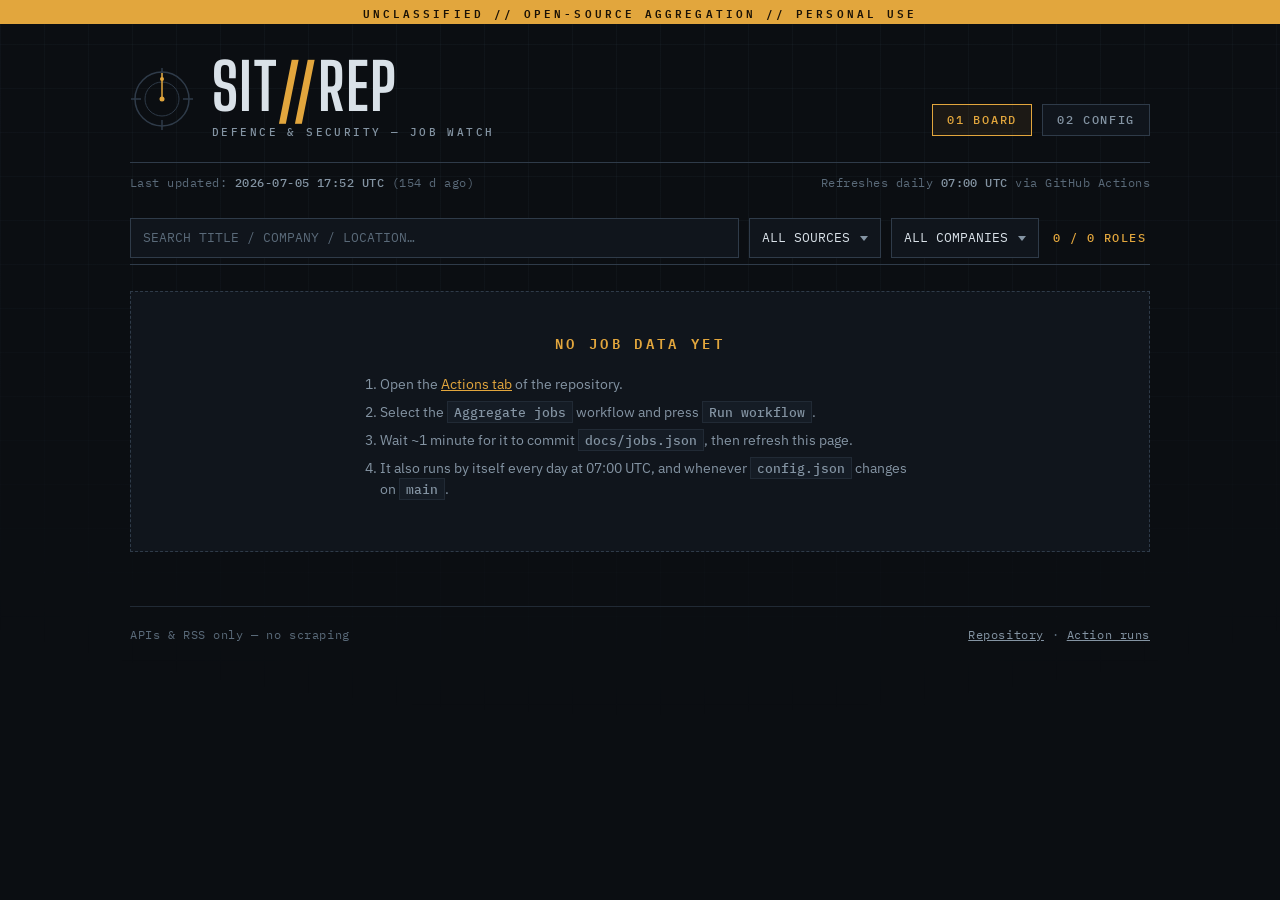
==== docs/index.html @ e004dd71 "Add defence & security job aggregator (SITREP) Python aggregator (USAJobs/Greenhouse/Lever/RSS fetch" ====
<!DOCTYPE html>
<html lang="en">
<head>
<meta charset="UTF-8">
<meta name="viewport" content="width=device-width, initial-scale=1.0">
<title>SITREP — Defence &amp; Security Job Watch</title>
<meta name="description" content="Personal defence, national security and policy job aggregator. APIs and RSS only.">
<link rel="icon" href="data:image/svg+xml,%3Csvg xmlns='http://www.w3.org/2000/svg' viewBox='0 0 64 64'%3E%3Ccircle cx='32' cy='32' r='26' fill='none' stroke='%23e2a63d' stroke-width='4'/%3E%3Cpath d='M32 6v14M32 44v14M6 32h14M44 32h14' stroke='%23e2a63d' stroke-width='4'/%3E%3Ccircle cx='32' cy='32' r='5' fill='%23e2a63d'/%3E%3C/svg%3E">
<link rel="preconnect" href="https://fonts.googleapis.com">
<link rel="preconnect" href="https://fonts.gstatic.com" crossorigin>
<link href="https://fonts.googleapis.com/css2?family=Big+Shoulders+Display:wght@500;700&family=IBM+Plex+Mono:wght@400;500;600&family=IBM+Plex+Sans:wght@400;500;600&display=swap" rel="stylesheet">
<link rel="stylesheet" href="style.css">
</head>
<body>

<div class="classbar">Unclassified&nbsp;//&nbsp;Open-source aggregation&nbsp;//&nbsp;Personal use</div>

<div class="wrap">
  <header class="site-head">
    <div class="brand">
      <svg class="reticle" width="64" height="64" viewBox="0 0 64 64" aria-hidden="true">
        <circle cx="32" cy="32" r="27" fill="none" stroke="#2f3b49" stroke-width="1.5"/>
        <circle cx="32" cy="32" r="17" fill="none" stroke="#2f3b49" stroke-width="1"/>
        <path d="M32 1v10M32 53v10M1 32h10M53 32h10" stroke="#2f3b49" stroke-width="1.5"/>
        <g class="sweep">
          <line x1="32" y1="32" x2="32" y2="6" stroke="#e2a63d" stroke-width="1.5"/>
          <circle cx="32" cy="12" r="2" fill="#e2a63d"/>
        </g>
        <circle cx="32" cy="32" r="2.5" fill="#e2a63d"/>
      </svg>
      <div>
        <h1>SIT<span class="slash">//</span>REP</h1>
        <p class="tagline">Defence &amp; security &mdash; job watch</p>
      </div>
    </div>
    <nav class="site-nav" aria-label="Site">
      <a href="./" aria-current="page">01&nbsp;Board</a>
      <a href="config.html">02&nbsp;Config</a>
    </nav>
  </header>

  <div class="status-strip">
    <span id="last-updated">Last updated: &mdash;</span>
    <span>Refreshes daily <strong>07:00&nbsp;UTC</strong> via GitHub Actions</span>
  </div>

  <main>
    <div class="controls" id="controls" hidden>
      <div class="search-cell">
        <label for="q" class="sr-only" style="position:absolute;left:-9999px">Search jobs</label>
        <input type="search" id="q" placeholder="SEARCH TITLE / COMPANY / LOCATION&hellip;" autocomplete="off">
      </div>
      <select id="f-source" aria-label="Filter by source"><option value="">ALL SOURCES</option></select>
      <select id="f-company" aria-label="Filter by company"><option value="">ALL COMPANIES</option></select>
      <span class="count-readout" id="count" aria-live="polite"></span>
    </div>

    <ol class="jobs" id="job-list"></ol>
    <div id="empty" hidden></div>
  </main>

  <footer class="site-foot">
    <span>APIs &amp; RSS only &mdash; no scraping</span>
    <span><a id="repo-link" href="#">Repository</a> &middot; <a id="actions-link" href="#">Action runs</a></span>
  </footer>
</div>

<script>
(function () {
  "use strict";

  // Derive owner/repo from the github.io URL so links work wherever this
  // repo is forked or renamed. Fallback used for local previews only.
  function repoInfo() {
    var host = location.hostname;
    var seg = location.pathname.split("/").filter(Boolean);
    if (host.endsWith(".github.io") && seg.length > 0) {
      return { owner: host.split(".")[0], repo: seg[0], branch: "main" };
    }
    if (host.endsWith(".github.io")) {
      return { owner: host.split(".")[0], repo: host, branch: "main" };
    }
    return { owner: "huggtiy", repo: "defence-job-aggregator", branch: "main" };
  }

  var R = repoInfo();
  var repoUrl = "https://github.com/" + R.owner + "/" + R.repo;
  document.getElementById("repo-link").href = repoUrl;
  document.getElementById("actions-link").href = repoUrl + "/actions";

  var state = { jobs: [], generatedAt: null, q: "", source: "", company: "" };

  var listEl = document.getElementById("job-list");
  var emptyEl = document.getElementById("empty");
  var countEl = document.getElementById("count");

  function esc(s) { return String(s == null ? "" : s); }

  function fmtDate(iso) {
    var d = esc(iso).slice(0, 10);
    return /^\d{4}-\d{2}-\d{2}$/.test(d) ? d : "";
  }

  function relTime(iso) {
    var t = Date.parse(iso);
    if (isNaN(t)) return "";
    var mins = Math.round((Date.now() - t) / 60000);
    if (mins < 2) return "just now";
    if (mins < 90) return mins + " min ago";
    var hrs = Math.round(mins / 60);
    if (hrs < 36) return hrs + " h ago";
    return Math.round(hrs / 24) + " d ago";
  }

  function isNew(job) {
    if (!job.first_seen || !state.generatedAt) return false;
    var seen = Date.parse(job.first_seen), gen = Date.parse(state.generatedAt);
    if (isNaN(seen) || isNaN(gen)) return false;
    return (gen - seen) < 48 * 3600 * 1000; // first seen within the last two runs
  }

  function showEmpty(html) {
    listEl.textContent = "";
    emptyEl.innerHTML = html;
    emptyEl.hidden = false;
  }

  function emptyStateNoData() {
    showEmpty(
      '<div class="empty-state"><h2>No job data yet</h2><ol>' +
      '<li>Open the <a href="' + repoUrl + '/actions">Actions tab</a> of the repository.</li>' +
      '<li>Select the <code>Aggregate jobs</code> workflow and press <code>Run workflow</code>.</li>' +
      '<li>Wait ~1 minute for it to commit <code>docs/jobs.json</code>, then refresh this page.</li>' +
      '<li>It also runs by itself every day at 07:00 UTC, and whenever <code>config.json</code> changes on <code>main</code>.</li>' +
      "</ol></div>");
  }

  function render() {
    var q = state.q.trim().toLowerCase();
    var rows = state.jobs.filter(function (j) {
      if (state.source && j.source !== state.source) return false;
      if (state.company && j.company !== state.company) return false;
      if (q) {
        var hay = (j.title + " " + j.company + " " + j.location).toLowerCase();
        if (hay.indexOf(q) === -1) return false;
      }
      return true;
    });

    countEl.textContent = rows.length + " / " + state.jobs.length + " roles";
    listEl.textContent = "";
    emptyEl.hidden = true;

    if (state.jobs.length === 0) { emptyStateNoData(); return; }
    if (rows.length === 0) {
      showEmpty('<div class="empty-state"><h2>No matches</h2><ol><li>No roles match the current filters — clear the search box or reset the source/company filters.</li></ol></div>');
      return;
    }

    var frag = document.createDocumentFragment();
    rows.forEach(function (j) {
      var li = document.createElement("li");
      li.className = "job" + (isNew(j) ? " is-new" : "");

      var main = document.createElement("div");
      main.className = "job-main";

      var a = document.createElement("a");
      a.className = "job-title";
      a.href = j.url;
      a.target = "_blank";
      a.rel = "noopener noreferrer";
      a.textContent = j.title || "(untitled role)";
      main.appendChild(a);

      if (isNew(j)) {
        var tag = document.createElement("span");
        tag.className = "job-new-tag";
        tag.textContent = "NEW";
        main.appendChild(tag);
      }

      var meta = document.createElement("div");
      meta.className = "job-meta";
      meta.textContent = j.company || "—";
      if (j.location) {
        var sep = document.createElement("span");
        sep.className = "sep";
        sep.textContent = "//";
        meta.appendChild(sep);
        meta.appendChild(document.createTextNode(j.location));
      }
      main.appendChild(meta);

      var badge = document.createElement("span");
      badge.className = "badge";
      badge.setAttribute("data-source", esc(j.source));
      badge.textContent = j.source;

      var date = document.createElement("time");
      date.className = "job-date";
      date.textContent = fmtDate(j.posted) || fmtDate(j.first_seen) || "";

      li.appendChild(main);
      li.appendChild(badge);
      li.appendChild(date);
      frag.appendChild(li);
    });
    listEl.appendChild(frag);
  }

  function fillSelect(el, values) {
    values.forEach(function (v) {
      var opt = document.createElement("option");
      opt.value = v;
      opt.textContent = v;
      el.appendChild(opt);
    });
  }

  function boot(payload) {
    state.jobs = Array.isArray(payload.jobs) ? payload.jobs : [];
    state.generatedAt = payload.generated_at || null;

    if (state.generatedAt) {
      document.getElementById("last-updated").innerHTML =
        "Last updated: <strong>" + fmtDate(state.generatedAt) + " " +
        esc(state.generatedAt).slice(11, 16) + " UTC</strong> (" + relTime(state.generatedAt) + ")";
    }

    var sources = [], companies = [];
    state.jobs.forEach(function (j) {
      if (j.source && sources.indexOf(j.source) === -1) sources.push(j.source);
      if (j.company && companies.indexOf(j.company) === -1) companies.push(j.company);
    });
    sources.sort();
    companies.sort(function (a, b) { return a.localeCompare(b); });
    fillSelect(document.getElementById("f-source"), sources);
    fillSelect(document.getElementById("f-company"), companies);

    document.getElementById("controls").hidden = false;
    render();
  }

  document.getElementById("q").addEventListener("input", function (e) { state.q = e.target.value; render(); });
  document.getElementById("f-source").addEventListener("change", function (e) { state.source = e.target.value; render(); });
  document.getElementById("f-company").addEventListener("change", function (e) { state.company = e.target.value; render(); });

  fetch("jobs.json", { cache: "no-store" })
    .then(function (r) { if (!r.ok) throw new Error("HTTP " + r.status); return r.json(); })
    .then(boot)
    .catch(function () { emptyStateNoData(); });
})();
</script>
</body>
</html>
---- docs/style.css ----
/* SITREP — defence & security job watch
   Shared styles for index.html (board) and config.html (config builder). */

:root {
  --bg: #0b0e12;
  --panel: #10151c;
  --panel-2: #151c25;
  --line: #212a35;
  --line-strong: #2f3b49;
  --ink: #d9e1e8;
  --muted: #8494a3;
  --faint: #5a6a79;
  --amber: #e2a63d;
  --amber-ink: #1a1206;
  --green: #69b884;
  --blue: #6f9fd0;
  --violet: #a394d6;
  --red: #c9705f;
  --display: "Big Shoulders Display", "Arial Narrow", sans-serif;
  --sans: "IBM Plex Sans", system-ui, -apple-system, sans-serif;
  --mono: "IBM Plex Mono", ui-monospace, "SF Mono", Menlo, monospace;
}

* { box-sizing: border-box; margin: 0; padding: 0; }

html { color-scheme: dark; }

body {
  font-family: var(--sans);
  font-size: 15px;
  line-height: 1.55;
  background: var(--bg);
  color: var(--ink);
  min-height: 100vh;
}

/* Faint plotting grid over the whole page */
body::before {
  content: "";
  position: fixed;
  inset: 0;
  pointer-events: none;
  background-image:
    linear-gradient(rgba(84, 110, 138, 0.07) 1px, transparent 1px),
    linear-gradient(90deg, rgba(84, 110, 138, 0.07) 1px, transparent 1px);
  background-size: 44px 44px;
  mask-image: radial-gradient(ellipse 120% 90% at 50% 0%, #000 30%, transparent 90%);
  -webkit-mask-image: radial-gradient(ellipse 120% 90% at 50% 0%, #000 30%, transparent 90%);
}

a { color: inherit; }

:focus-visible {
  outline: 2px solid var(--amber);
  outline-offset: 2px;
  border-radius: 2px;
}

::selection { background: rgba(226, 166, 61, 0.35); }

/* ---- classification-style banner (signature element) ---- */
.classbar {
  background: var(--amber);
  color: var(--amber-ink);
  font: 600 11px/1 var(--mono);
  letter-spacing: 0.28em;
  text-transform: uppercase;
  text-align: center;
  padding: 7px 12px 6px;
  position: relative;
  z-index: 2;
}

/* ---- layout ---- */
.wrap {
  max-width: 1060px;
  margin: 0 auto;
  padding: 0 20px 64px;
  position: relative;
  z-index: 1;
}

/* ---- header ---- */
.site-head {
  display: flex;
  align-items: flex-end;
  justify-content: space-between;
  gap: 24px;
  flex-wrap: wrap;
  padding: 34px 0 22px;
  border-bottom: 1px solid var(--line-strong);
}

.brand { display: flex; align-items: center; gap: 18px; }

.reticle { flex: none; display: block; }
.reticle .sweep {
  transform-origin: 32px 32px;
  animation: sweep 6s linear infinite;
}
@keyframes sweep { to { transform: rotate(360deg); } }
@media (prefers-reduced-motion: reduce) {
  .reticle .sweep { animation: none; }
  * { transition: none !important; }
}

.brand h1 {
  font-family: var(--display);
  font-weight: 700;
  font-size: clamp(44px, 7vw, 64px);
  line-height: 0.9;
  letter-spacing: 0.02em;
  text-transform: uppercase;
}
.brand h1 .slash { color: var(--amber); }

.tagline {
  font: 500 11px/1.5 var(--mono);
  color: var(--muted);
  letter-spacing: 0.22em;
  text-transform: uppercase;
  margin-top: 8px;
}

.site-nav { display: flex; gap: 10px; padding-bottom: 4px; }
.site-nav a {
  font: 500 12px/1 var(--mono);
  letter-spacing: 0.14em;
  text-transform: uppercase;
  text-decoration: none;
  color: var(--muted);
  border: 1px solid var(--line-strong);
  padding: 9px 14px;
  background: var(--panel);
}
.site-nav a:hover { color: var(--ink); border-color: var(--faint); }
.site-nav a[aria-current="page"] {
  color: var(--amber);
  border-color: var(--amber);
  background: rgba(226, 166, 61, 0.08);
}

/* ---- status strip under header ---- */
.status-strip {
  display: flex;
  justify-content: space-between;
  gap: 16px;
  flex-wrap: wrap;
  font: 400 12px/1.6 var(--mono);
  color: var(--faint);
  padding: 10px 0 26px;
  letter-spacing: 0.04em;
}
.status-strip strong { color: var(--muted); font-weight: 500; }

/* ---- controls (board) ---- */
.controls {
  display: grid;
  grid-template-columns: minmax(200px, 1fr) auto auto auto;
  gap: 10px;
  align-items: center;
  margin-bottom: 6px;
}

input[type="text"], input[type="search"], input[type="url"], input[type="number"], select {
  font: 400 13px/1.4 var(--mono);
  color: var(--ink);
  background: var(--panel);
  border: 1px solid var(--line-strong);
  padding: 10px 12px;
  width: 100%;
  border-radius: 0;
  appearance: none;
}
select {
  background-image: url("data:image/svg+xml,%3Csvg xmlns='http://www.w3.org/2000/svg' width='8' height='5'%3E%3Cpath d='M0 0l4 5 4-5z' fill='%238494a3'/%3E%3C/svg%3E");
  background-repeat: no-repeat;
  background-position: right 12px center;
  padding-right: 30px;
}
input::placeholder { color: var(--faint); }

.count-readout {
  font: 500 12px/1 var(--mono);
  color: var(--amber);
  letter-spacing: 0.12em;
  white-space: nowrap;
  padding: 0 4px;
  text-transform: uppercase;
}

/* ---- job list ---- */
.jobs { list-style: none; border-top: 1px solid var(--line-strong); }

.job {
  display: grid;
  grid-template-columns: 1fr auto auto;
  gap: 6px 18px;
  align-items: center;
  padding: 15px 10px 15px 14px;
  border-bottom: 1px solid var(--line);
  position: relative;
}
.job:hover { background: var(--panel); }

.job.is-new::before {
  content: "";
  position: absolute;
  left: 0; top: 0; bottom: 0;
  width: 3px;
  background: var(--amber);
}

.job-title {
  font-weight: 600;
  font-size: 15.5px;
  color: var(--ink);
  text-decoration: none;
}
.job-title:hover { color: var(--amber); text-decoration: underline; text-underline-offset: 3px; }

.job-new-tag {
  font: 600 9.5px/1 var(--mono);
  color: var(--amber-ink);
  background: var(--amber);
  letter-spacing: 0.14em;
  padding: 3px 6px 2px;
  margin-left: 9px;
  vertical-align: 2px;
}

.job-meta { font-size: 13px; color: var(--muted); margin-top: 3px; }
.job-meta .sep { color: var(--faint); padding: 0 6px; }

.badge {
  font: 500 10px/1 var(--mono);
  letter-spacing: 0.14em;
  text-transform: uppercase;
  padding: 5px 9px 4px;
  border: 1px solid var(--line-strong);
  color: var(--muted);
  white-space: nowrap;
  justify-self: end;
}
.badge[data-source="usajobs"]    { color: var(--amber);  border-color: rgba(226, 166, 61, 0.5); }
.badge[data-source="greenhouse"] { color: var(--green);  border-color: rgba(105, 184, 132, 0.5); }
.badge[data-source="lever"]      { color: var(--blue);   border-color: rgba(111, 159, 208, 0.5); }
.badge[data-source="rss"]        { color: var(--violet); border-color: rgba(163, 148, 214, 0.5); }

.job-date {
  font: 400 12px/1 var(--mono);
  color: var(--faint);
  white-space: nowrap;
  min-width: 84px;
  text-align: right;
}

/* ---- empty / error state ---- */
.empty-state {
  border: 1px dashed var(--line-strong);
  background: var(--panel);
  padding: 44px 32px;
  margin-top: 26px;
  text-align: center;
}
.empty-state h2 {
  font: 600 14px/1 var(--mono);
  letter-spacing: 0.24em;
  text-transform: uppercase;
  color: var(--amber);
  margin-bottom: 18px;
}
.empty-state ol {
  display: inline-block;
  text-align: left;
  color: var(--muted);
  font-size: 14px;
  margin: 0 auto;
  padding-left: 20px;
  max-width: 560px;
}
.empty-state li { margin: 6px 0; }
.empty-state a { color: var(--amber); }
.empty-state code {
  font: 500 12.5px/1 var(--mono);
  background: var(--panel-2);
  border: 1px solid var(--line);
  padding: 2px 6px;
}

/* ---- config page ---- */
.config-grid { display: grid; grid-template-columns: 1fr 1fr; gap: 18px; margin-top: 4px; }
.config-grid .span-2 { grid-column: 1 / -1; }

.panel {
  background: var(--panel);
  border: 1px solid var(--line-strong);
  padding: 20px;
}
.panel-head {
  display: flex;
  align-items: center;
  justify-content: space-between;
  gap: 12px;
  margin-bottom: 6px;
}
.panel h2 {
  font: 600 13px/1.3 var(--mono);
  letter-spacing: 0.2em;
  text-transform: uppercase;
  color: var(--ink);
}
.panel h2 .idx { color: var(--amber); margin-right: 8px; }
.panel .hint { font-size: 12.5px; color: var(--faint); margin: 2px 0 14px; }
.panel .hint a { color: var(--muted); }
.panel .hint code { font-family: var(--mono); font-size: 11.5px; color: var(--muted); }

/* toggle switch */
.switch { display: inline-flex; align-items: center; gap: 9px; cursor: pointer; user-select: none; }
.switch input { position: absolute; opacity: 0; width: 36px; height: 20px; cursor: pointer; }
.switch .track {
  width: 36px; height: 20px;
  border: 1px solid var(--line-strong);
  background: var(--bg);
  position: relative;
  transition: background 0.15s, border-color 0.15s;
  flex: none;
}
.switch .track::after {
  content: "";
  position: absolute;
  top: 3px; left: 3px;
  width: 12px; height: 12px;
  background: var(--faint);
  transition: transform 0.15s, background 0.15s;
}
.switch input:checked + .track { border-color: var(--amber); background: rgba(226, 166, 61, 0.12); }
.switch input:checked + .track::after { transform: translateX(16px); background: var(--amber); }
.switch input:focus-visible + .track { outline: 2px solid var(--amber); outline-offset: 2px; }
.switch .switch-label {
  font: 500 10.5px/1 var(--mono);
  letter-spacing: 0.16em;
  text-transform: uppercase;
  color: var(--muted);
}

/* tag editor */
.tags { display: flex; flex-wrap: wrap; gap: 7px; margin-bottom: 10px; }
.tag {
  display: inline-flex;
  align-items: center;
  gap: 7px;
  font: 400 12.5px/1 var(--mono);
  color: var(--ink);
  background: var(--panel-2);
  border: 1px solid var(--line-strong);
  padding: 6px 8px 6px 10px;
}
.tags.tags-include .tag { border-left: 3px solid var(--green); }
.tags.tags-exclude .tag { border-left: 3px solid var(--red); }
.tag button {
  font: 600 11px/1 var(--mono);
  color: var(--faint);
  background: none;
  border: 0;
  cursor: pointer;
  padding: 2px 3px;
}
.tag button:hover { color: var(--red); }

.tag-input-row { display: flex; gap: 8px; }
.tag-input-row input { flex: 1; }

button.btn {
  font: 500 12px/1 var(--mono);
  letter-spacing: 0.12em;
  text-transform: uppercase;
  color: var(--ink);
  background: var(--panel-2);
  border: 1px solid var(--line-strong);
  padding: 10px 16px;
  cursor: pointer;
}
button.btn:hover { border-color: var(--faint); }
button.btn.primary {
  color: var(--amber-ink);
  background: var(--amber);
  border-color: var(--amber);
  font-weight: 600;
}
button.btn.primary:hover { background: #edb85a; }
a.btn {
  display: inline-block;
  font: 500 12px/1 var(--mono);
  letter-spacing: 0.12em;
  text-transform: uppercase;
  color: var(--ink);
  background: var(--panel-2);
  border: 1px solid var(--line-strong);
  padding: 10px 16px;
  text-decoration: none;
}
a.btn:hover { border-color: var(--amber); color: var(--amber); }

/* feeds editor */
.feed-row {
  display: grid;
  grid-template-columns: minmax(110px, 2fr) 3fr auto;
  gap: 8px;
  margin-bottom: 8px;
}
.feed-row button { align-self: center; }
.icon-btn {
  font: 600 13px/1 var(--mono);
  color: var(--faint);
  background: none;
  border: 1px solid var(--line);
  width: 34px; height: 34px;
  cursor: pointer;
}
.icon-btn:hover { color: var(--red); border-color: var(--red); }

/* number field */
.field-row { display: flex; align-items: center; gap: 10px; margin-top: 12px; }
.field-row label { font: 400 12px/1.3 var(--mono); color: var(--muted); }
.field-row input[type="number"] { width: 90px; }

/* save / export */
.save-row { display: flex; gap: 10px; flex-wrap: wrap; align-items: center; }
.save-note { font: 400 12px/1.6 var(--mono); color: var(--faint); }
.save-note.ok { color: var(--green); }

pre.json-preview {
  font: 400 12px/1.6 var(--mono);
  color: var(--muted);
  background: var(--bg);
  border: 1px solid var(--line);
  padding: 16px;
  overflow-x: auto;
  max-height: 420px;
  margin-top: 14px;
}

.steps { color: var(--muted); font-size: 13.5px; padding-left: 20px; }
.steps li { margin: 5px 0; }
.steps code { font-family: var(--mono); font-size: 12px; color: var(--ink); background: var(--panel-2); padding: 1px 5px; border: 1px solid var(--line); }
.steps a { color: var(--amber); }

/* ---- footer ---- */
.site-foot {
  margin-top: 54px;
  padding-top: 18px;
  border-top: 1px solid var(--line);
  font: 400 11.5px/1.8 var(--mono);
  color: var(--faint);
  letter-spacing: 0.05em;
  display: flex;
  justify-content: space-between;
  gap: 12px;
  flex-wrap: wrap;
}
.site-foot a { color: var(--muted); }

/* ---- responsive ---- */
@media (max-width: 780px) {
  .config-grid { grid-template-columns: 1fr; }
  .controls { grid-template-columns: 1fr 1fr; }
  .controls .search-cell { grid-column: 1 / -1; }
  .count-readout { grid-column: 1 / -1; padding-top: 2px; }
}

@media (max-width: 680px) {
  .kw-cols { grid-template-columns: 1fr !important; }
}

@media (max-width: 620px) {
  .job { grid-template-columns: auto 1fr; }
  .job-main { grid-column: 1 / -1; }
  .badge { justify-self: start; }
  .job-date { text-align: left; align-self: center; min-width: 0; }
  .site-head { padding-top: 26px; }
  .feed-row { grid-template-columns: 1fr; }
  .feed-row .icon-btn { justify-self: end; }
}
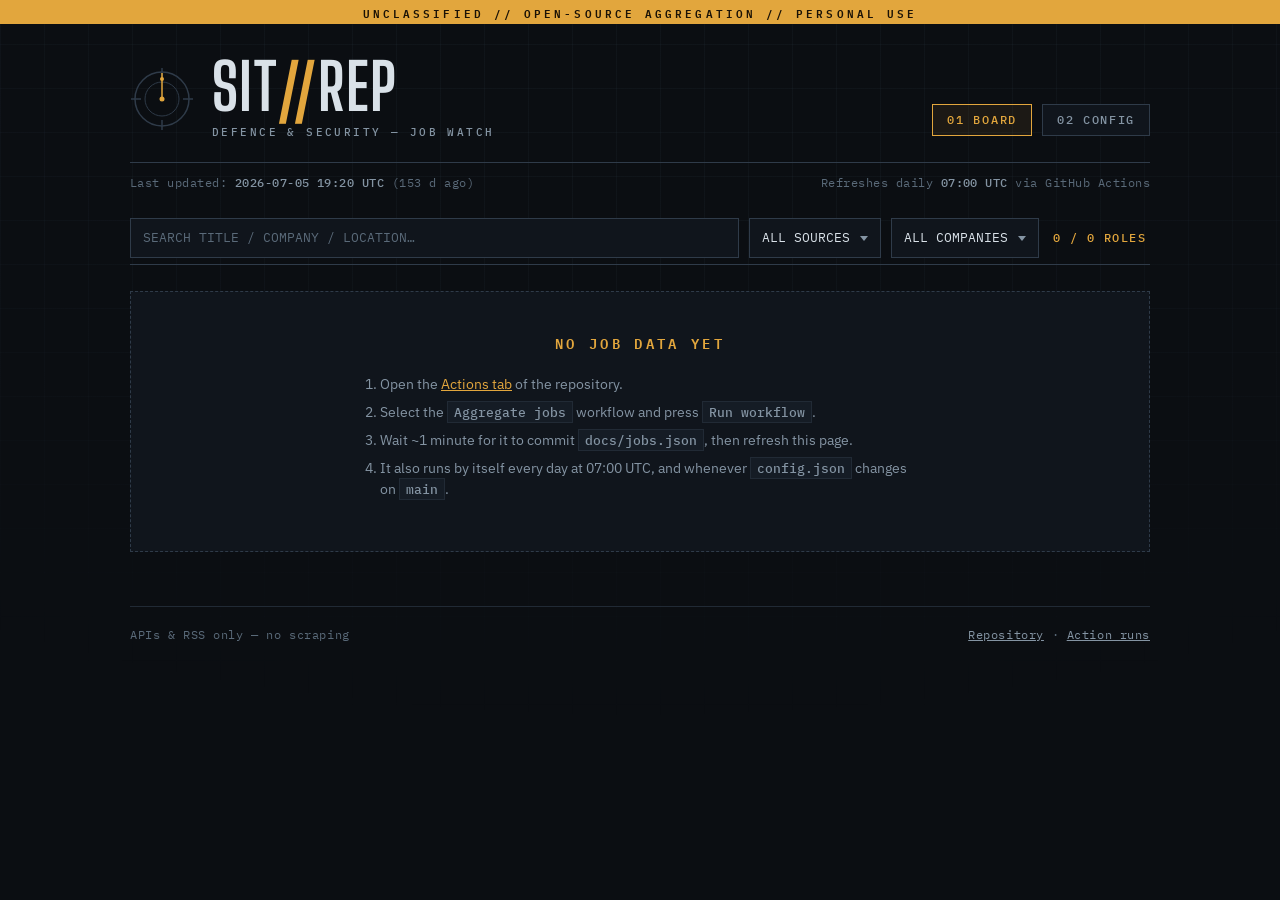
==== commit 3b171ba2: "Make the aggregator stateless: drop SQLite persistence Every run now re-fetches everything and fully" ====
--- a/docs/index.html
+++ b/docs/index.html
@@ -113,10 +113,11 @@
   }
 
   function isNew(job) {
-    if (!job.first_seen || !state.generatedAt) return false;
-    var seen = Date.parse(job.first_seen), gen = Date.parse(state.generatedAt);
-    if (isNaN(seen) || isNaN(gen)) return false;
-    return (gen - seen) < 48 * 3600 * 1000; // first seen within the last two runs
+    // Stateless "new": posted within 48h of the aggregation run.
+    if (!job.posted || !state.generatedAt) return false;
+    var posted = Date.parse(job.posted), gen = Date.parse(state.generatedAt);
+    if (isNaN(posted) || isNaN(gen)) return false;
+    return (gen - posted) < 48 * 3600 * 1000;
   }
 
   function showEmpty(html) {
@@ -199,7 +200,7 @@
 
       var date = document.createElement("time");
       date.className = "job-date";
-      date.textContent = fmtDate(j.posted) || fmtDate(j.first_seen) || "";
+      date.textContent = fmtDate(j.posted);
 
       li.appendChild(main);
       li.appendChild(badge);
--- a/docs/style.css
+++ b/docs/style.css
@@ -469,7 +469,7 @@
   .count-readout { grid-column: 1 / -1; padding-top: 2px; }
 }
 
-@media (max-width: 680px) {
+@media (max-width: 900px) {
   .kw-cols { grid-template-columns: 1fr !important; }
 }
 
